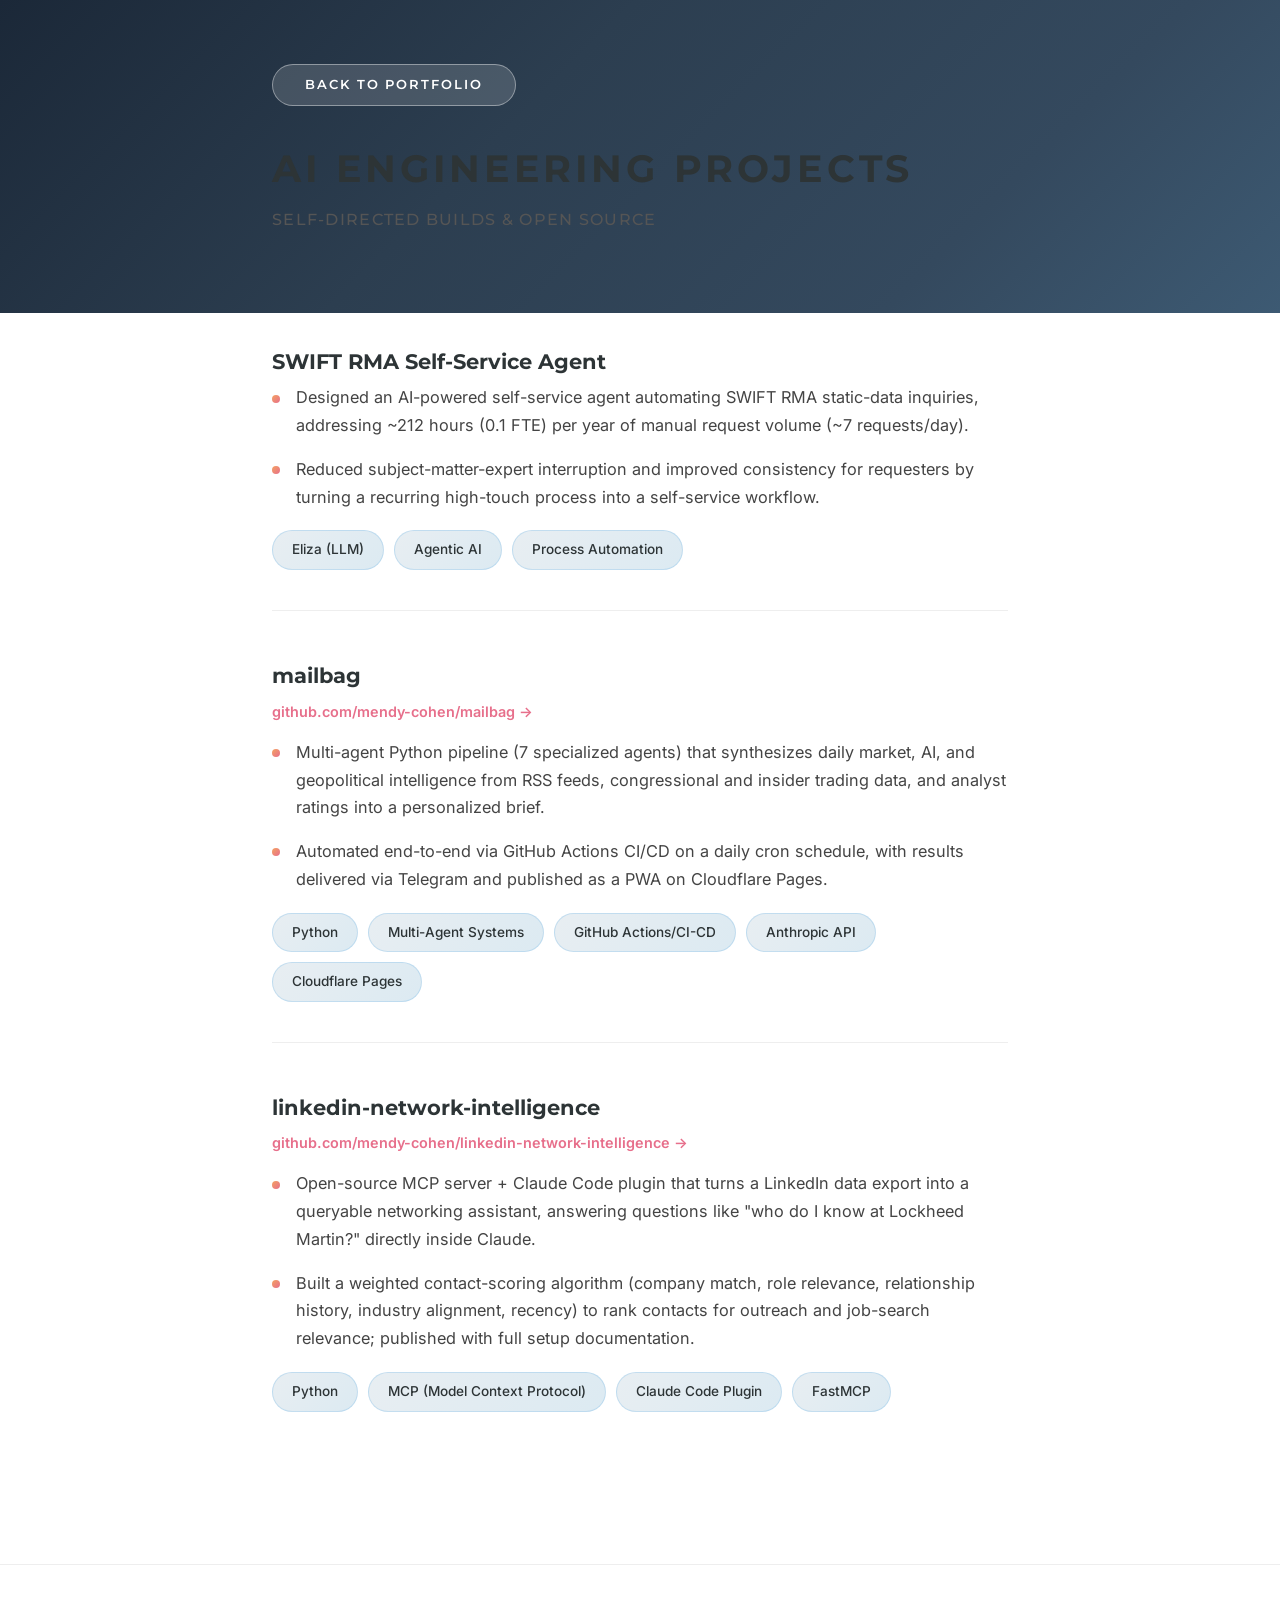
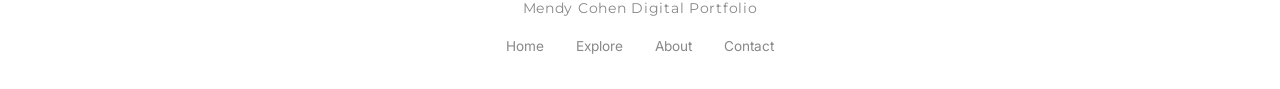
==== ai-projects.html @ 4cfd9d86 "Add updated 2026 resume and new project pages Link 2026 resume, add BNY custody/treasury, James Spor" ====
<!DOCTYPE html>
<html lang="en">
<head>
  <meta charset="UTF-8">
  <meta name="viewport" content="width=device-width, initial-scale=1.0">
  <title>AI Engineering Projects | Mendy Cohen</title>
  <link rel="preconnect" href="https://fonts.googleapis.com">
  <link rel="preconnect" href="https://fonts.gstatic.com" crossorigin>
  <link href="https://fonts.googleapis.com/css2?family=Inter:wght@400;500;600&family=Montserrat:ital,wght@0,400;0,600;0,700;1,400&display=swap" rel="stylesheet">
  <link rel="stylesheet" href="style.css">
  <style>
    .detail-hero {
      padding: 4rem 0 3rem;
      min-height: auto;
    }
    .detail-hero .container {
      display: block;
      max-width: 800px;
    }
    .detail-back {
      display: inline-block;
      margin-bottom: 2rem;
    }
    .detail-title {
      font-family: 'Montserrat', sans-serif;
      font-size: 2.4rem;
      font-weight: 700;
      letter-spacing: 0.1em;
      text-transform: uppercase;
      color: #2D3436;
      margin-bottom: 0.5rem;
    }
    .detail-meta {
      font-family: 'Montserrat', sans-serif;
      font-size: 1rem;
      font-weight: 500;
      letter-spacing: 0.08em;
      text-transform: uppercase;
      color: #555;
      margin-bottom: 2rem;
    }
    .detail-body {
      padding: 2rem 0 4rem;
    }
    .detail-body .container {
      max-width: 800px;
    }
    .proj-block {
      margin-bottom: 3rem;
      padding-bottom: 2.5rem;
      border-bottom: 1px solid #eee;
    }
    .proj-block:last-child {
      border-bottom: none;
    }
    .proj-title {
      font-family: 'Montserrat', sans-serif;
      font-size: 1.3rem;
      font-weight: 700;
      color: #2D3436;
      margin-bottom: 0.4rem;
    }
    .proj-link {
      font-size: 0.9rem;
      margin-bottom: 1rem;
      display: inline-block;
    }
    .proj-link a {
      color: #E76F8B;
      text-decoration: none;
      font-weight: 600;
    }
    .proj-link a:hover {
      text-decoration: underline;
    }
    .detail-section-title {
      font-family: 'Montserrat', sans-serif;
      font-size: 1.2rem;
      font-weight: 700;
      letter-spacing: 0.08em;
      text-transform: uppercase;
      color: #E76F8B;
      margin-bottom: 1.5rem;
    }
    .detail-list {
      list-style: none;
      padding: 0;
      margin-bottom: 1.2rem;
    }
    .detail-list li {
      position: relative;
      padding-left: 1.5rem;
      margin-bottom: 1rem;
      font-size: 1.02rem;
      line-height: 1.7;
      color: #444;
    }
    .detail-list li::before {
      content: '';
      position: absolute;
      left: 0;
      top: 0.65rem;
      width: 8px;
      height: 8px;
      border-radius: 50%;
      background: linear-gradient(135deg, #F4A261, #E76F8B);
    }
    .detail-tags {
      display: flex;
      flex-wrap: wrap;
      gap: 0.6rem;
      margin-top: 0.5rem;
    }
    @media (max-width: 768px) {
      .detail-title { font-size: 1.8rem; }
    }
  </style>
</head>
<body>

  <section class="detail-hero gradient-bg">
    <div class="container">
      <a href="index.html#projects" class="btn btn-sm detail-back">Back to Portfolio</a>
      <h1 class="detail-title">AI Engineering Projects</h1>
      <p class="detail-meta">Self-Directed Builds &amp; Open Source</p>
    </div>
  </section>

  <section class="detail-body">
    <div class="container">

      <div class="proj-block">
        <h3 class="proj-title">SWIFT RMA Self-Service Agent</h3>
        <ul class="detail-list">
          <li>Designed an AI-powered self-service agent automating SWIFT RMA static-data inquiries, addressing ~212 hours (0.1 FTE) per year of manual request volume (~7 requests/day).</li>
          <li>Reduced subject-matter-expert interruption and improved consistency for requesters by turning a recurring high-touch process into a self-service workflow.</li>
        </ul>
        <div class="detail-tags">
          <span class="skill-tag">Eliza (LLM)</span>
          <span class="skill-tag">Agentic AI</span>
          <span class="skill-tag">Process Automation</span>
        </div>
      </div>

      <div class="proj-block">
        <h3 class="proj-title">mailbag</h3>
        <p class="proj-link"><a href="https://github.com/mendy-cohen/mailbag" target="_blank" rel="noopener noreferrer">github.com/mendy-cohen/mailbag →</a></p>
        <ul class="detail-list">
          <li>Multi-agent Python pipeline (7 specialized agents) that synthesizes daily market, AI, and geopolitical intelligence from RSS feeds, congressional and insider trading data, and analyst ratings into a personalized brief.</li>
          <li>Automated end-to-end via GitHub Actions CI/CD on a daily cron schedule, with results delivered via Telegram and published as a PWA on Cloudflare Pages.</li>
        </ul>
        <div class="detail-tags">
          <span class="skill-tag">Python</span>
          <span class="skill-tag">Multi-Agent Systems</span>
          <span class="skill-tag">GitHub Actions/CI-CD</span>
          <span class="skill-tag">Anthropic API</span>
          <span class="skill-tag">Cloudflare Pages</span>
        </div>
      </div>

      <div class="proj-block">
        <h3 class="proj-title">linkedin-network-intelligence</h3>
        <p class="proj-link"><a href="https://github.com/mendy-cohen/linkedin-network-intelligence" target="_blank" rel="noopener noreferrer">github.com/mendy-cohen/linkedin-network-intelligence →</a></p>
        <ul class="detail-list">
          <li>Open-source MCP server + Claude Code plugin that turns a LinkedIn data export into a queryable networking assistant, answering questions like "who do I know at Lockheed Martin?" directly inside Claude.</li>
          <li>Built a weighted contact-scoring algorithm (company match, role relevance, relationship history, industry alignment, recency) to rank contacts for outreach and job-search relevance; published with full setup documentation.</li>
        </ul>
        <div class="detail-tags">
          <span class="skill-tag">Python</span>
          <span class="skill-tag">MCP (Model Context Protocol)</span>
          <span class="skill-tag">Claude Code Plugin</span>
          <span class="skill-tag">FastMCP</span>
        </div>
      </div>

    </div>
  </section>

  <footer class="footer">
    <p class="footer-text">Mendy Cohen Digital Portfolio</p>
    <nav class="footer-nav">
      <a href="index.html#home">Home</a>
      <a href="index.html#projects">Explore</a>
      <a href="index.html#about">About</a>
      <a href="index.html#contact">Contact</a>
    </nav>
  </footer>

</body>
</html>
---- style.css ----
/* ========== RESET & BASE ========== */
*,
*::before,
*::after {
  margin: 0;
  padding: 0;
  box-sizing: border-box;
}

html {
  scroll-behavior: smooth;
  font-size: 16px;
}

body {
  font-family: 'Inter', sans-serif;
  color: #2D3436;
  line-height: 1.6;
  overflow-x: hidden;
}

a {
  text-decoration: none;
  color: inherit;
}

img {
  max-width: 100%;
  display: block;
}

/* ========== UTILITIES ========== */
.container {
  max-width: 1200px;
  margin: 0 auto;
  padding: 0 2rem;
}

.section-heading {
  font-family: 'Montserrat', sans-serif;
  font-size: 3rem;
  font-weight: 700;
  letter-spacing: 0.3em;
  text-transform: uppercase;
  margin-bottom: 2rem;
}

/* ========== BUTTONS ========== */
.btn {
  display: inline-block;
  padding: 0.8rem 2.5rem;
  background: #2D3436;
  color: #fff;
  border: none;
  border-radius: 50px;
  font-family: 'Montserrat', sans-serif;
  font-size: 0.85rem;
  font-weight: 600;
  letter-spacing: 0.15em;
  text-transform: uppercase;
  cursor: pointer;
  transition: transform 0.2s ease, box-shadow 0.2s ease;
}

.btn:hover {
  transform: translateY(-2px);
  box-shadow: 0 6px 20px rgba(45, 52, 54, 0.3);
}

.btn-sm {
  padding: 0.6rem 2rem;
  font-size: 0.8rem;
}

/* ========== TOP NAV ========== */
.topnav {
  position: fixed;
  top: 0;
  left: 0;
  width: 100%;
  z-index: 1000;
  background: #2D3436;
  padding: 0.75rem 0;
  box-shadow: 0 2px 10px rgba(0, 0, 0, 0.15);
}

.topnav-inner {
  display: flex;
  align-items: center;
  justify-content: space-between;
}

.topnav-brand {
  font-family: 'Montserrat', sans-serif;
  font-size: 1.3rem;
  font-weight: 700;
  letter-spacing: 0.1em;
  color: #fff;
}

.topnav-links {
  display: flex;
  align-items: center;
  gap: 2rem;
}

.topnav-links a {
  font-family: 'Montserrat', sans-serif;
  font-size: 0.75rem;
  font-weight: 600;
  letter-spacing: 0.12em;
  text-transform: uppercase;
  color: rgba(255, 255, 255, 0.8);
  transition: color 0.2s;
}

.topnav-links a:hover {
  color: #fff;
}

.topnav-resume {
  background: #5DADE2 !important;
  color: #fff !important;
  padding: 0.5rem 1.5rem !important;
  font-size: 0.7rem !important;
  border-radius: 50px;
}

.topnav-resume:hover {
  background: #4A9CD4 !important;
}

/* ========== GRADIENT BACKGROUNDS ========== */
.gradient-bg {
  background: linear-gradient(135deg, #1B2838 0%, #2C3E50 40%, #34495E 75%, #3D5A73 100%);
}

.gradient-bg-subtle {
  background: linear-gradient(135deg, #E8EEF2 0%, #DCEAF2 40%, #E0E8F0 75%, #EDF2F7 100%);
}

/* ========== HERO SECTION ========== */
.hero {
  min-height: 100vh;
  display: flex;
  align-items: center;
  position: relative;
  overflow: hidden;
  padding-top: 60px;
}

.hero .container {
  display: flex;
  align-items: center;
  justify-content: space-between;
  gap: 4rem;
  width: 100%;
}

.hero-content {
  flex: 1;
  animation: fadeInUp 0.8s ease-out;
}

.hero-name {
  font-family: 'Montserrat', sans-serif;
  font-size: 4.5rem;
  font-weight: 700;
  letter-spacing: 0.25em;
  text-transform: uppercase;
  line-height: 1.1;
  color: #FFFFFF;
}

.hero-subtitle {
  font-family: 'Montserrat', sans-serif;
  font-size: 3rem;
  font-weight: 400;
  font-style: italic;
  letter-spacing: 0.15em;
  text-transform: uppercase;
  color: rgba(255,255,255,0.85);
  margin-top: 0.25rem;
}

.hero-tagline {
  font-size: 1rem;
  font-weight: 500;
  letter-spacing: 0.08em;
  text-transform: uppercase;
  color: rgba(255,255,255,0.7);
  margin-top: 1.5rem;
  max-width: 550px;
}

.hero-buttons {
  display: flex;
  gap: 1rem;
  margin-top: 2.5rem;
  flex-wrap: wrap;
}

.hero-photo {
  flex-shrink: 0;
  width: 320px;
  height: 380px;
  background: #fff;
  border-radius: 4px;
  box-shadow: 8px 8px 0 rgba(255, 255, 255, 0.15);
  display: flex;
  align-items: center;
  justify-content: center;
  overflow: hidden;
  animation: fadeIn 1s ease-out 0.3s both;
}

.hero-photo img {
  width: 100%;
  height: 100%;
  object-fit: cover;
}

.hero-photo-placeholder {
  font-family: 'Montserrat', sans-serif;
  font-size: 1.1rem;
  color: #999;
  letter-spacing: 0.1em;
}

/* ========== PROJECTS SECTION ========== */
.projects {
  padding: 6rem 0;
  background: #fff;
}

.projects .section-heading {
  text-align: center;
}

.projects-grid {
  display: grid;
  grid-template-columns: repeat(4, 1fr);
  gap: 1.5rem;
  margin-top: 3rem;
}

.project-card {
  background: #fff;
  border-radius: 12px;
  overflow: hidden;
  box-shadow: 0 4px 20px rgba(0, 0, 0, 0.08);
  transition: transform 0.3s ease, box-shadow 0.3s ease;
  display: flex;
  flex-direction: column;
}

.project-card:hover {
  transform: translateY(-6px);
  box-shadow: 0 12px 40px rgba(0, 0, 0, 0.12);
}

.project-card-image {
  height: 160px;
  background: #ffffff;
  display: flex;
  align-items: center;
  justify-content: center;
  position: relative;
}

.project-logo {
  max-height: 120px;
  max-width: 85%;
  object-fit: contain;
}

.project-card-body {
  padding: 1.25rem;
  flex: 1;
  display: flex;
  flex-direction: column;
}

.project-card-title {
  font-family: 'Montserrat', sans-serif;
  font-size: 0.95rem;
  font-weight: 700;
  margin-bottom: 0.75rem;
  line-height: 1.3;
}

.project-card-desc {
  font-size: 0.85rem;
  color: #555;
  line-height: 1.5;
  flex: 1;
}

.project-card-btn {
  margin-top: 1.25rem;
  text-align: center;
}

/* ========== ABOUT SECTION ========== */
.about {
  padding: 6rem 0;
  position: relative;
}

.about .container {
  display: flex;
  align-items: center;
  gap: 4rem;
}

.about-content {
  flex: 1;
}

.about .section-heading {
  color: #FFFFFF;
}

.about-text {
  font-size: 1.05rem;
  line-height: 1.8;
  color: rgba(255,255,255,0.85);
  max-width: 700px;
}

.about-photo {
  flex-shrink: 0;
  width: 300px;
  height: 360px;
  background: #fff;
  border-radius: 12px;
  box-shadow: 0 8px 30px rgba(0, 0, 0, 0.1);
  display: flex;
  align-items: center;
  justify-content: center;
  overflow: hidden;
}

.about-photo-placeholder {
  font-family: 'Montserrat', sans-serif;
  font-size: 1rem;
  color: #999;
  letter-spacing: 0.1em;
}

/* ========== SKILLS SECTION ========== */
.skills {
  padding: 6rem 0;
  background: #fff;
}

.skills .section-heading {
  text-align: center;
}

.skills-categories {
  display: flex;
  gap: 4rem;
  justify-content: center;
  margin-top: 3rem;
  flex-wrap: wrap;
}

.skills-category h3 {
  font-family: 'Montserrat', sans-serif;
  font-size: 1.1rem;
  font-weight: 700;
  letter-spacing: 0.1em;
  text-transform: uppercase;
  margin-bottom: 1rem;
  color: #5DADE2;
}

.skills-tags {
  display: flex;
  flex-wrap: wrap;
  gap: 0.6rem;
  max-width: 400px;
}

.skill-tag {
  display: inline-block;
  padding: 0.5rem 1.2rem;
  background: linear-gradient(135deg, #E8EEF2, #DCEAF2);
  border-radius: 50px;
  font-size: 0.85rem;
  font-weight: 500;
  color: #2D3436;
  border: 1px solid rgba(93, 173, 226, 0.25);
}

/* ========== CONTACT SECTION ========== */
.contact {
  padding: 6rem 0;
  text-align: center;
}

.contact .section-heading {
  color: #FFFFFF;
}

.contact-info {
  margin-top: 2rem;
}

.contact-email {
  font-size: 1.2rem;
  color: rgba(255,255,255,0.85);
  margin-bottom: 1.5rem;
}

.contact-email a {
  color: #fff;
  border-bottom: 2px solid #5DADE2;
  transition: color 0.2s;
}

.contact-email a:hover {
  color: #5DADE2;
}

.contact-phone {
  font-size: 1.1rem;
  color: rgba(255,255,255,0.85);
  margin-bottom: 1.5rem;
}

.contact-phone a {
  color: #fff;
  border-bottom: 2px solid #5DADE2;
  transition: color 0.2s;
}

.contact-phone a:hover {
  color: #5DADE2;
}

.contact-social {
  display: flex;
  justify-content: center;
  gap: 1rem;
  margin-top: 1.5rem;
}

.contact-social a {
  display: flex;
  align-items: center;
  justify-content: center;
  width: 48px;
  height: 48px;
  background: #2D3436;
  color: #fff;
  border-radius: 50%;
  font-size: 1.2rem;
  transition: transform 0.2s, background 0.2s;
}

.contact-social a:hover {
  transform: scale(1.1);
  background: #5DADE2;
}

.contact-resume {
  margin-top: 2.5rem;
}

/* Buttons on dark gradient backgrounds */
.gradient-bg .btn {
  background: rgba(255,255,255,0.15);
  border: 1px solid rgba(255,255,255,0.4);
  color: #fff;
}
.gradient-bg .btn:hover {
  background: rgba(255,255,255,0.25);
  box-shadow: 0 6px 20px rgba(0,0,0,0.3);
}

/* ========== FOOTER ========== */
.footer {
  padding: 2rem 0;
  text-align: center;
  border-top: 1px solid #eee;
}

.footer-text {
  font-family: 'Montserrat', sans-serif;
  font-size: 0.9rem;
  letter-spacing: 0.05em;
  color: #888;
}

.footer-nav {
  display: flex;
  justify-content: center;
  gap: 2rem;
  margin-top: 1rem;
}

.footer-nav a {
  font-size: 0.85rem;
  color: #888;
  transition: color 0.2s;
}

.footer-nav a:hover {
  color: #5DADE2;
}

/* ========== ANIMATIONS ========== */
@keyframes fadeInUp {
  from {
    opacity: 0;
    transform: translateY(30px);
  }
  to {
    opacity: 1;
    transform: translateY(0);
  }
}

@keyframes fadeIn {
  from { opacity: 0; }
  to { opacity: 1; }
}

/* ========== RESPONSIVE ========== */
@media (max-width: 1024px) {
  .projects-grid {
    grid-template-columns: repeat(2, 1fr);
  }

  .hero-name {
    font-size: 3.2rem;
  }

  .hero-subtitle {
    font-size: 2.2rem;
  }
}

@media (max-width: 768px) {
  .topnav-links {
    gap: 1rem;
  }

  .topnav-links a:not(.topnav-resume) {
    font-size: 0.65rem;
  }

  .hero .container {
    flex-direction: column;
    text-align: center;
    padding-top: 3rem;
  }

  .hero-name {
    font-size: 2.5rem;
    letter-spacing: 0.15em;
  }

  .hero-subtitle {
    font-size: 1.6rem;
  }

  .hero-tagline {
    margin-left: auto;
    margin-right: auto;
  }

  .hero-buttons {
    justify-content: center;
  }

  .hero-photo {
    width: 250px;
    height: 300px;
  }

  .section-heading {
    font-size: 2.2rem;
    letter-spacing: 0.2em;
  }

  .about .container {
    flex-direction: column;
    text-align: center;
  }

  .about-nav {
    justify-content: center;
  }

  .about-text {
    margin: 0 auto;
  }

  .skills-categories {
    flex-direction: column;
    align-items: center;
  }

  .skills-tags {
    justify-content: center;
  }
}

@media (max-width: 480px) {
  .topnav-links a:not(.topnav-resume) {
    display: none;
  }

  .topnav-brand {
    font-size: 1.1rem;
  }

  .hero-name {
    font-size: 2rem;
  }

  .hero-subtitle {
    font-size: 1.3rem;
  }

  .projects-grid {
    grid-template-columns: 1fr;
  }

  .section-heading {
    font-size: 1.8rem;
    letter-spacing: 0.15em;
  }

  .btn {
    padding: 0.7rem 1.8rem;
    font-size: 0.75rem;
  }
}
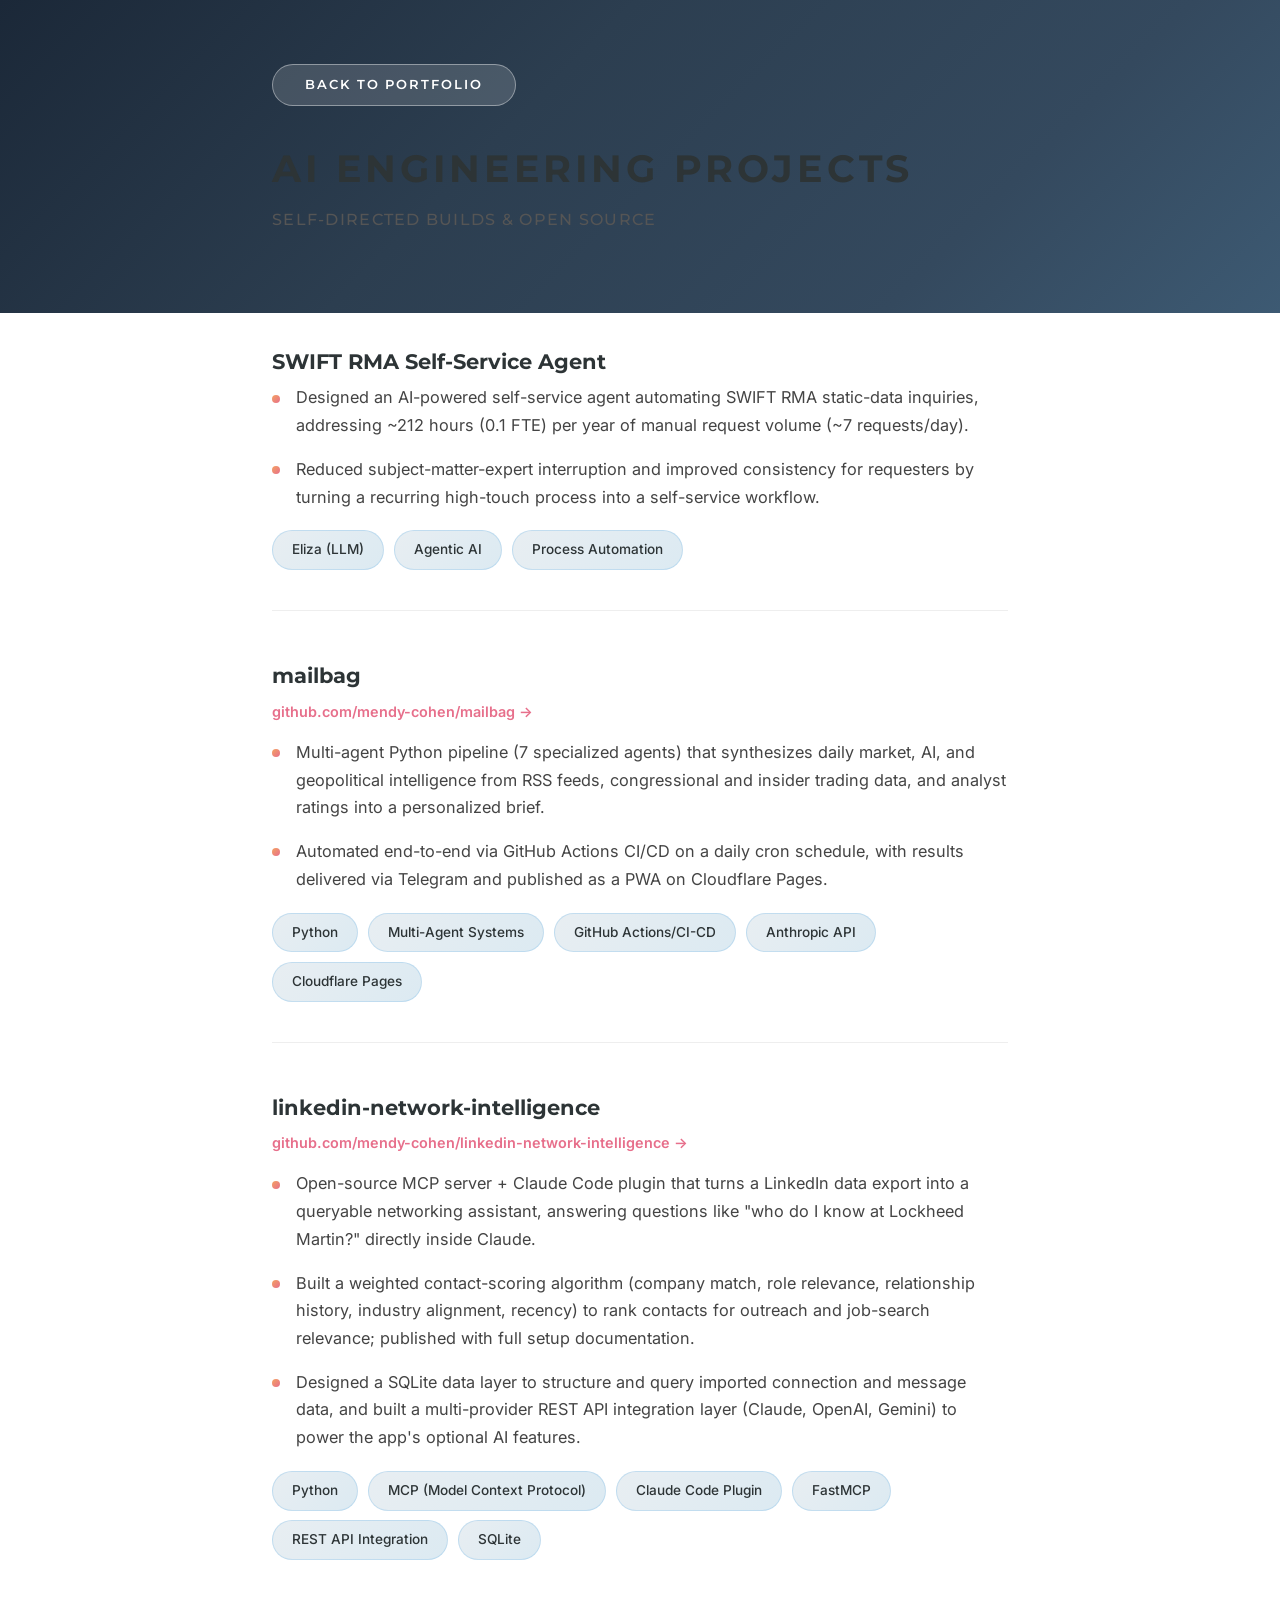
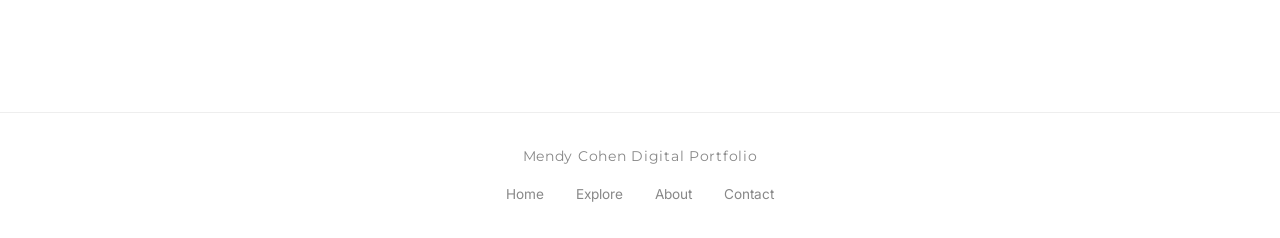
==== commit bc7701d8: "Add API integration and data layer details to skills/projects Reflects the multi-provider API abstra" ====
--- a/ai-projects.html
+++ b/ai-projects.html
@@ -164,12 +164,15 @@
         <ul class="detail-list">
           <li>Open-source MCP server + Claude Code plugin that turns a LinkedIn data export into a queryable networking assistant, answering questions like "who do I know at Lockheed Martin?" directly inside Claude.</li>
           <li>Built a weighted contact-scoring algorithm (company match, role relevance, relationship history, industry alignment, recency) to rank contacts for outreach and job-search relevance; published with full setup documentation.</li>
+          <li>Designed a SQLite data layer to structure and query imported connection and message data, and built a multi-provider REST API integration layer (Claude, OpenAI, Gemini) to power the app's optional AI features.</li>
         </ul>
         <div class="detail-tags">
           <span class="skill-tag">Python</span>
           <span class="skill-tag">MCP (Model Context Protocol)</span>
           <span class="skill-tag">Claude Code Plugin</span>
           <span class="skill-tag">FastMCP</span>
+          <span class="skill-tag">REST API Integration</span>
+          <span class="skill-tag">SQLite</span>
         </div>
       </div>
 
